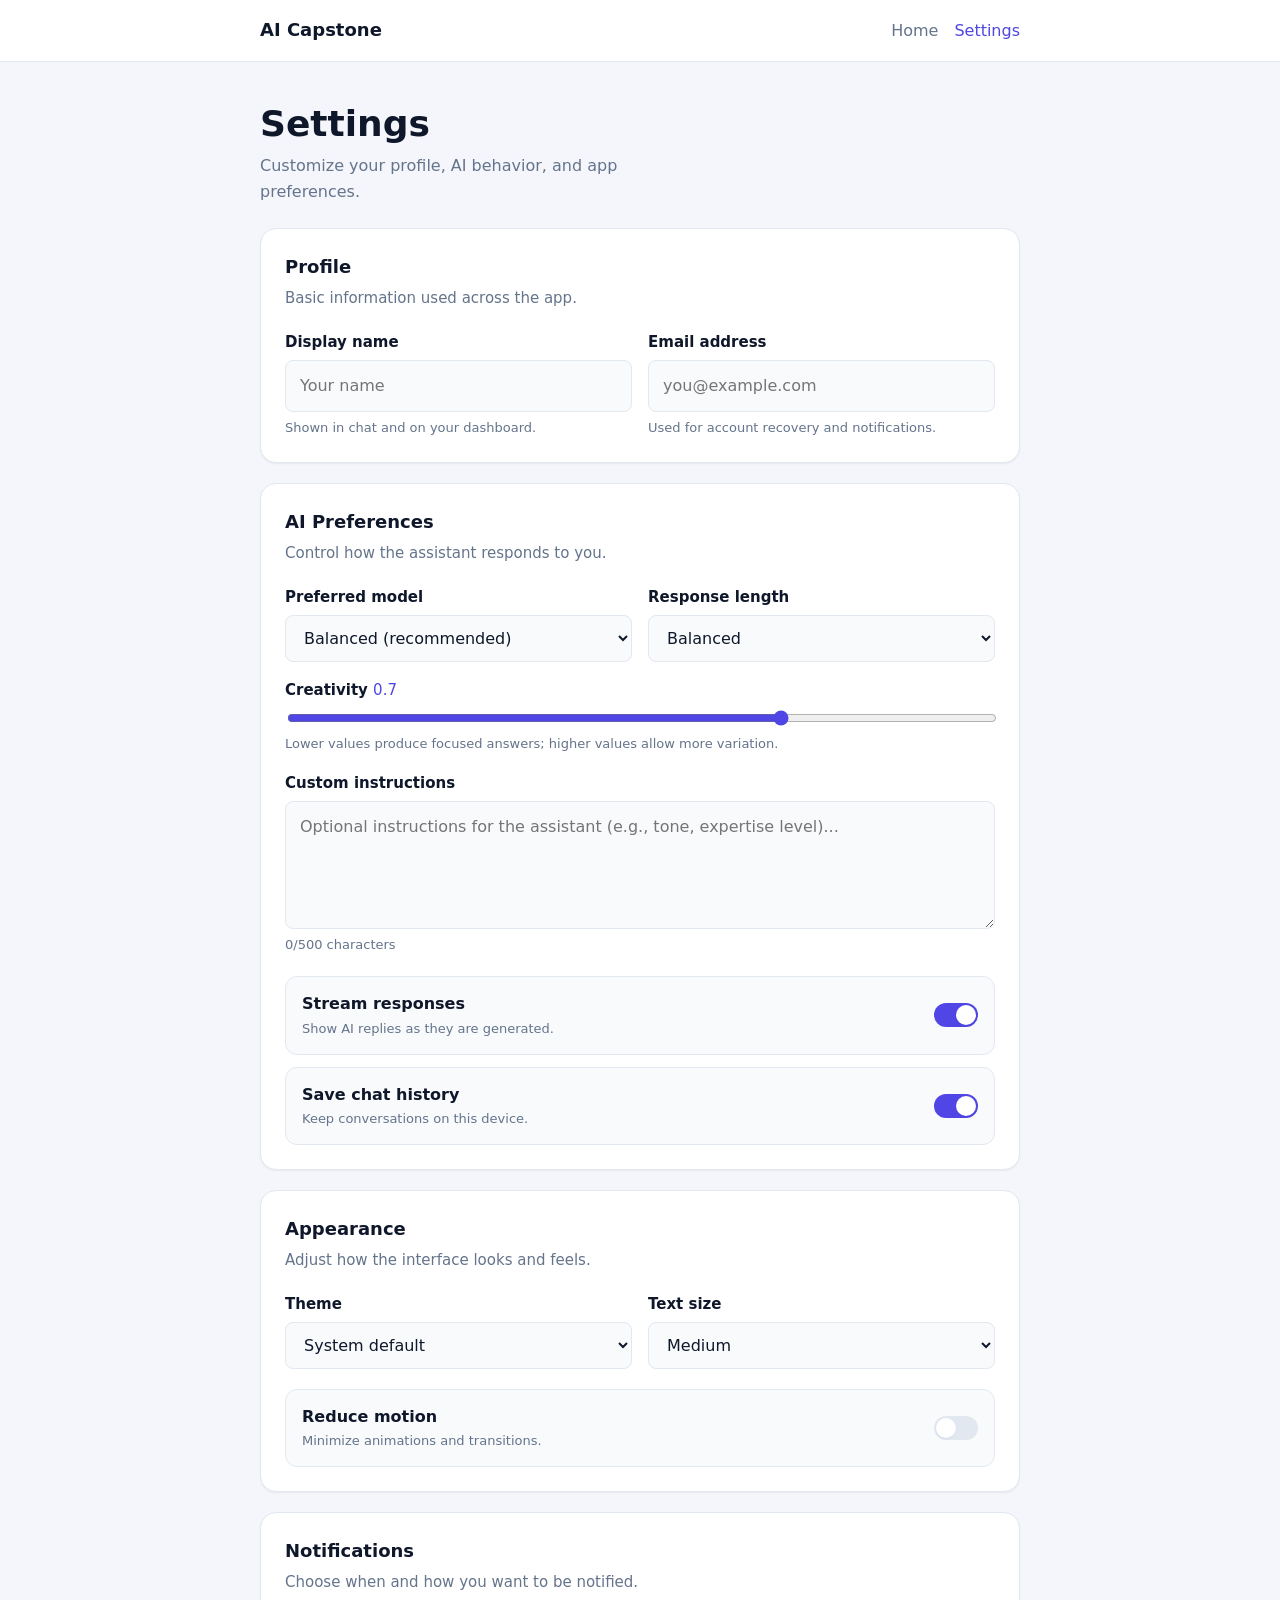
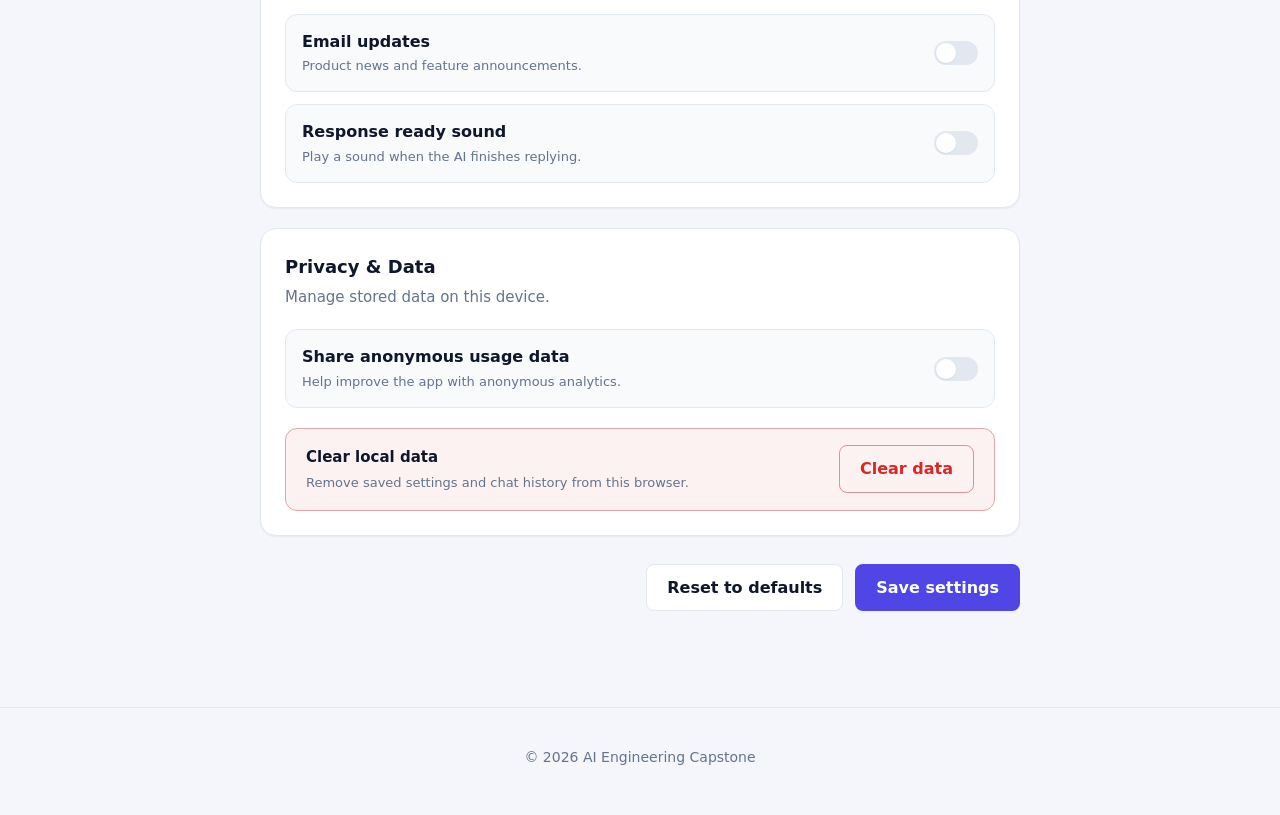
==== settings.html @ ab151e51 "feat: add settings form using vague AI prompt" ====
<!DOCTYPE html>
<html lang="en">
  <head>
    <meta charset="UTF-8" />
    <meta name="viewport" content="width=device-width, initial-scale=1.0" />
    <meta
      name="description"
      content="Manage your profile, AI preferences, appearance, and privacy settings."
    />
    <title>Settings | AI Engineering Capstone</title>
    <link rel="stylesheet" href="settings.css" />
  </head>
  <body>
    <a class="skip-link" href="#main-content">Skip to main content</a>

    <header class="site-header">
      <div class="container header-inner">
        <a class="logo" href="index.html">AI Capstone</a>
        <nav class="header-nav" aria-label="Primary">
          <a href="index.html">Home</a>
          <a href="settings.html" aria-current="page">Settings</a>
        </nav>
      </div>
    </header>

    <main id="main-content" class="container">
      <div class="page-header">
        <h1>Settings</h1>
        <p class="page-subtitle">
          Customize your profile, AI behavior, and app preferences.
        </p>
      </div>

      <div
        id="status-message"
        class="status-message"
        role="status"
        aria-live="polite"
        hidden
      ></div>

      <form id="settings-form" class="settings-form" novalidate>
        <!-- Profile -->
        <section class="settings-section" aria-labelledby="profile-heading">
          <div class="section-header">
            <h2 id="profile-heading">Profile</h2>
            <p>Basic information used across the app.</p>
          </div>

          <div class="form-grid">
            <div class="form-field">
              <label for="display-name">Display name</label>
              <input
                type="text"
                id="display-name"
                name="displayName"
                autocomplete="name"
                placeholder="Your name"
                maxlength="60"
                required
              />
              <span class="field-hint">Shown in chat and on your dashboard.</span>
            </div>

            <div class="form-field">
              <label for="email">Email address</label>
              <input
                type="email"
                id="email"
                name="email"
                autocomplete="email"
                placeholder="you@example.com"
                required
              />
              <span class="field-hint">Used for account recovery and notifications.</span>
            </div>
          </div>
        </section>

        <!-- AI Preferences -->
        <section class="settings-section" aria-labelledby="ai-heading">
          <div class="section-header">
            <h2 id="ai-heading">AI Preferences</h2>
            <p>Control how the assistant responds to you.</p>
          </div>

          <div class="form-grid">
            <div class="form-field">
              <label for="ai-model">Preferred model</label>
              <select id="ai-model" name="aiModel">
                <option value="balanced">Balanced (recommended)</option>
                <option value="fast">Fast responses</option>
                <option value="creative">Creative</option>
                <option value="precise">Precise &amp; factual</option>
              </select>
            </div>

            <div class="form-field">
              <label for="response-length">Response length</label>
              <select id="response-length" name="responseLength">
                <option value="concise">Concise</option>
                <option value="balanced">Balanced</option>
                <option value="detailed">Detailed</option>
              </select>
            </div>

            <div class="form-field form-field--full">
              <label for="temperature">
                Creativity
                <span id="temperature-value" class="range-value">0.7</span>
              </label>
              <input
                type="range"
                id="temperature"
                name="temperature"
                min="0"
                max="1"
                step="0.1"
                value="0.7"
              />
              <span class="field-hint">
                Lower values produce focused answers; higher values allow more variation.
              </span>
            </div>

            <div class="form-field form-field--full">
              <label for="system-prompt">Custom instructions</label>
              <textarea
                id="system-prompt"
                name="systemPrompt"
                rows="4"
                maxlength="500"
                placeholder="Optional instructions for the assistant (e.g., tone, expertise level)..."
              ></textarea>
              <span class="field-hint">
                <span id="prompt-count">0</span>/500 characters
              </span>
            </div>
          </div>

          <fieldset class="toggle-group">
            <legend class="visually-hidden">AI behavior toggles</legend>

            <label class="toggle-row">
              <span class="toggle-label">
                <span class="toggle-title">Stream responses</span>
                <span class="toggle-description">Show AI replies as they are generated.</span>
              </span>
              <input type="checkbox" id="stream-responses" name="streamResponses" checked />
              <span class="toggle-switch" aria-hidden="true"></span>
            </label>

            <label class="toggle-row">
              <span class="toggle-label">
                <span class="toggle-title">Save chat history</span>
                <span class="toggle-description">Keep conversations on this device.</span>
              </span>
              <input type="checkbox" id="save-history" name="saveHistory" checked />
              <span class="toggle-switch" aria-hidden="true"></span>
            </label>
          </fieldset>
        </section>

        <!-- Appearance -->
        <section class="settings-section" aria-labelledby="appearance-heading">
          <div class="section-header">
            <h2 id="appearance-heading">Appearance</h2>
            <p>Adjust how the interface looks and feels.</p>
          </div>

          <div class="form-grid">
            <div class="form-field">
              <label for="theme">Theme</label>
              <select id="theme" name="theme">
                <option value="system">System default</option>
                <option value="light">Light</option>
                <option value="dark">Dark</option>
              </select>
            </div>

            <div class="form-field">
              <label for="font-size">Text size</label>
              <select id="font-size" name="fontSize">
                <option value="small">Small</option>
                <option value="medium" selected>Medium</option>
                <option value="large">Large</option>
              </select>
            </div>
          </div>

          <fieldset class="toggle-group">
            <legend class="visually-hidden">Appearance toggles</legend>

            <label class="toggle-row">
              <span class="toggle-label">
                <span class="toggle-title">Reduce motion</span>
                <span class="toggle-description">Minimize animations and transitions.</span>
              </span>
              <input type="checkbox" id="reduce-motion" name="reduceMotion" />
              <span class="toggle-switch" aria-hidden="true"></span>
            </label>
          </fieldset>
        </section>

        <!-- Notifications -->
        <section class="settings-section" aria-labelledby="notifications-heading">
          <div class="section-header">
            <h2 id="notifications-heading">Notifications</h2>
            <p>Choose when and how you want to be notified.</p>
          </div>

          <fieldset class="toggle-group">
            <legend class="visually-hidden">Notification toggles</legend>

            <label class="toggle-row">
              <span class="toggle-label">
                <span class="toggle-title">Email updates</span>
                <span class="toggle-description">Product news and feature announcements.</span>
              </span>
              <input type="checkbox" id="email-updates" name="emailUpdates" />
              <span class="toggle-switch" aria-hidden="true"></span>
            </label>

            <label class="toggle-row">
              <span class="toggle-label">
                <span class="toggle-title">Response ready sound</span>
                <span class="toggle-description">Play a sound when the AI finishes replying.</span>
              </span>
              <input type="checkbox" id="response-sound" name="responseSound" />
              <span class="toggle-switch" aria-hidden="true"></span>
            </label>
          </fieldset>
        </section>

        <!-- Privacy -->
        <section class="settings-section" aria-labelledby="privacy-heading">
          <div class="section-header">
            <h2 id="privacy-heading">Privacy &amp; Data</h2>
            <p>Manage stored data on this device.</p>
          </div>

          <fieldset class="toggle-group">
            <legend class="visually-hidden">Privacy toggles</legend>

            <label class="toggle-row">
              <span class="toggle-label">
                <span class="toggle-title">Share anonymous usage data</span>
                <span class="toggle-description">Help improve the app with anonymous analytics.</span>
              </span>
              <input type="checkbox" id="analytics" name="analytics" />
              <span class="toggle-switch" aria-hidden="true"></span>
            </label>
          </fieldset>

          <div class="danger-zone">
            <div>
              <h3>Clear local data</h3>
              <p>Remove saved settings and chat history from this browser.</p>
            </div>
            <button type="button" id="clear-data-btn" class="btn btn-danger">
              Clear data
            </button>
          </div>
        </section>

        <div class="form-actions">
          <button type="button" id="reset-btn" class="btn btn-secondary">
            Reset to defaults
          </button>
          <button type="submit" class="btn btn-primary">Save settings</button>
        </div>
      </form>
    </main>

    <footer class="site-footer">
      <div class="container">
        <p>&copy; 2026 AI Engineering Capstone</p>
      </div>
    </footer>

    <script src="settings.js"></script>
  </body>
</html>
---- settings.css ----
/* Base & theme tokens */
:root {
  --color-bg: #f4f6fb;
  --color-surface: #ffffff;
  --color-surface-muted: #f8fafc;
  --color-border: #e2e8f0;
  --color-text: #0f172a;
  --color-text-muted: #64748b;
  --color-primary: #4f46e5;
  --color-primary-hover: #4338ca;
  --color-danger: #dc2626;
  --color-danger-hover: #b91c1c;
  --color-success-bg: #ecfdf5;
  --color-success-text: #047857;
  --color-error-bg: #fef2f2;
  --color-error-text: #b91c1c;
  --shadow-sm: 0 1px 2px rgba(15, 23, 42, 0.06);
  --shadow-md: 0 8px 24px rgba(15, 23, 42, 0.08);
  --radius-sm: 8px;
  --radius-md: 12px;
  --radius-lg: 16px;
  --font-base: 1rem;
  --font-heading: "Segoe UI", system-ui, -apple-system, sans-serif;
  --font-body: "Segoe UI", system-ui, -apple-system, sans-serif;
  --transition: 180ms ease;
}

[data-theme="dark"] {
  --color-bg: #0b1220;
  --color-surface: #111827;
  --color-surface-muted: #1f2937;
  --color-border: #334155;
  --color-text: #f8fafc;
  --color-text-muted: #94a3b8;
  --color-primary: #818cf8;
  --color-primary-hover: #a5b4fc;
  --color-danger: #f87171;
  --color-danger-hover: #fca5a5;
  --color-success-bg: #064e3b;
  --color-success-text: #6ee7b7;
  --color-error-bg: #450a0a;
  --color-error-text: #fca5a5;
  --shadow-sm: 0 1px 2px rgba(0, 0, 0, 0.3);
  --shadow-md: 0 8px 24px rgba(0, 0, 0, 0.35);
}

[data-font-size="small"] {
  --font-base: 0.9375rem;
}

[data-font-size="large"] {
  --font-base: 1.125rem;
}

@media (prefers-reduced-motion: reduce) {
  *,
  *::before,
  *::after {
    animation-duration: 0.01ms !important;
    animation-iteration-count: 1 !important;
    transition-duration: 0.01ms !important;
    scroll-behavior: auto !important;
  }
}

[data-reduce-motion="true"] *,
[data-reduce-motion="true"] *::before,
[data-reduce-motion="true"] *::after {
  animation: none !important;
  transition: none !important;
}

*,
*::before,
*::after {
  box-sizing: border-box;
}

html {
  font-size: var(--font-base);
}

body {
  margin: 0;
  min-height: 100vh;
  font-family: var(--font-body);
  line-height: 1.6;
  color: var(--color-text);
  background: var(--color-bg);
}

a {
  color: var(--color-primary);
  text-decoration: none;
}

a:hover {
  text-decoration: underline;
}

.container {
  width: min(100% - 2rem, 760px);
  margin-inline: auto;
}

.visually-hidden {
  position: absolute;
  width: 1px;
  height: 1px;
  padding: 0;
  margin: -1px;
  overflow: hidden;
  clip: rect(0, 0, 0, 0);
  white-space: nowrap;
  border: 0;
}

.skip-link {
  position: absolute;
  top: -100%;
  left: 1rem;
  z-index: 100;
  padding: 0.75rem 1rem;
  background: var(--color-primary);
  color: #fff;
  border-radius: var(--radius-sm);
}

.skip-link:focus {
  top: 1rem;
}

/* Header & footer */
.site-header {
  position: sticky;
  top: 0;
  z-index: 10;
  background: color-mix(in srgb, var(--color-surface) 92%, transparent);
  backdrop-filter: blur(10px);
  border-bottom: 1px solid var(--color-border);
}

.header-inner {
  display: flex;
  align-items: center;
  justify-content: space-between;
  padding-block: 1rem;
}

.logo {
  font-family: var(--font-heading);
  font-weight: 700;
  font-size: 1.125rem;
  color: var(--color-text);
  text-decoration: none;
}

.header-nav {
  display: flex;
  gap: 1rem;
}

.header-nav a {
  color: var(--color-text-muted);
  font-weight: 500;
}

.header-nav a[aria-current="page"] {
  color: var(--color-primary);
}

.site-footer {
  margin-top: 3rem;
  padding: 1.5rem 0 2rem;
  border-top: 1px solid var(--color-border);
  color: var(--color-text-muted);
  font-size: 0.875rem;
  text-align: center;
}

/* Page layout */
.page-header {
  padding: 2.5rem 0 1.5rem;
}

.page-header h1 {
  margin: 0 0 0.5rem;
  font-family: var(--font-heading);
  font-size: clamp(1.75rem, 4vw, 2.25rem);
  line-height: 1.2;
}

.page-subtitle {
  margin: 0;
  color: var(--color-text-muted);
  max-width: 42ch;
}

.status-message {
  margin-bottom: 1rem;
  padding: 0.875rem 1rem;
  border-radius: var(--radius-md);
  font-weight: 500;
}

.status-message--success {
  background: var(--color-success-bg);
  color: var(--color-success-text);
}

.status-message--error {
  background: var(--color-error-bg);
  color: var(--color-error-text);
}

/* Form sections */
.settings-form {
  display: flex;
  flex-direction: column;
  gap: 1.25rem;
  padding-bottom: 3rem;
}

.settings-section {
  background: var(--color-surface);
  border: 1px solid var(--color-border);
  border-radius: var(--radius-lg);
  padding: 1.5rem;
  box-shadow: var(--shadow-sm);
}

.section-header {
  margin-bottom: 1.25rem;
}

.section-header h2 {
  margin: 0 0 0.25rem;
  font-family: var(--font-heading);
  font-size: 1.125rem;
}

.section-header p {
  margin: 0;
  color: var(--color-text-muted);
  font-size: 0.9375rem;
}

.form-grid {
  display: grid;
  gap: 1rem;
}

@media (min-width: 640px) {
  .form-grid {
    grid-template-columns: repeat(2, minmax(0, 1fr));
  }
}

.form-field {
  display: flex;
  flex-direction: column;
  gap: 0.375rem;
}

.form-field--full {
  grid-column: 1 / -1;
}

.form-field label {
  font-weight: 600;
  font-size: 0.9375rem;
}

.field-hint {
  color: var(--color-text-muted);
  font-size: 0.8125rem;
}

.range-value {
  font-weight: 500;
  color: var(--color-primary);
}

input[type="text"],
input[type="email"],
select,
textarea {
  width: 100%;
  padding: 0.75rem 0.875rem;
  border: 1px solid var(--color-border);
  border-radius: var(--radius-sm);
  background: var(--color-surface-muted);
  color: var(--color-text);
  font: inherit;
  transition: border-color var(--transition), box-shadow var(--transition);
}

input[type="text"]:focus,
input[type="email"]:focus,
select:focus,
textarea:focus {
  outline: none;
  border-color: var(--color-primary);
  box-shadow: 0 0 0 3px color-mix(in srgb, var(--color-primary) 20%, transparent);
}

input[type="text"].field-invalid,
input[type="email"].field-invalid,
textarea.field-invalid {
  border-color: var(--color-danger);
}

input[type="range"] {
  width: 100%;
  accent-color: var(--color-primary);
}

textarea {
  resize: vertical;
  min-height: 6rem;
}

/* Toggle switches */
.toggle-group {
  margin: 1.25rem 0 0;
  padding: 0;
  border: none;
  display: flex;
  flex-direction: column;
  gap: 0.75rem;
}

.toggle-row {
  display: flex;
  align-items: center;
  justify-content: space-between;
  gap: 1rem;
  padding: 0.875rem 1rem;
  background: var(--color-surface-muted);
  border: 1px solid var(--color-border);
  border-radius: var(--radius-md);
  cursor: pointer;
}

.toggle-label {
  display: flex;
  flex-direction: column;
  gap: 0.125rem;
}

.toggle-title {
  font-weight: 600;
}

.toggle-description {
  color: var(--color-text-muted);
  font-size: 0.8125rem;
}

.toggle-row input[type="checkbox"] {
  position: absolute;
  opacity: 0;
  width: 0;
  height: 0;
}

.toggle-switch {
  position: relative;
  flex-shrink: 0;
  width: 2.75rem;
  height: 1.5rem;
  background: var(--color-border);
  border-radius: 999px;
  transition: background var(--transition);
}

.toggle-switch::after {
  content: "";
  position: absolute;
  top: 0.125rem;
  left: 0.125rem;
  width: 1.25rem;
  height: 1.25rem;
  background: #fff;
  border-radius: 50%;
  transition: transform var(--transition);
  box-shadow: var(--shadow-sm);
}

.toggle-row input:checked + .toggle-switch {
  background: var(--color-primary);
}

.toggle-row input:checked + .toggle-switch::after {
  transform: translateX(1.25rem);
}

.toggle-row input:focus-visible + .toggle-switch {
  outline: 2px solid var(--color-primary);
  outline-offset: 2px;
}

/* Danger zone */
.danger-zone {
  display: flex;
  flex-wrap: wrap;
  align-items: center;
  justify-content: space-between;
  gap: 1rem;
  margin-top: 1.25rem;
  padding: 1rem 1.25rem;
  border: 1px solid color-mix(in srgb, var(--color-danger) 35%, var(--color-border));
  border-radius: var(--radius-md);
  background: color-mix(in srgb, var(--color-danger) 6%, var(--color-surface));
}

.danger-zone h3 {
  margin: 0 0 0.25rem;
  font-size: 0.9375rem;
}

.danger-zone p {
  margin: 0;
  color: var(--color-text-muted);
  font-size: 0.8125rem;
}

/* Buttons */
.form-actions {
  display: flex;
  flex-wrap: wrap;
  justify-content: flex-end;
  gap: 0.75rem;
  padding-top: 0.5rem;
}

.btn {
  display: inline-flex;
  align-items: center;
  justify-content: center;
  min-height: 2.75rem;
  padding: 0.625rem 1.25rem;
  border: 1px solid transparent;
  border-radius: var(--radius-sm);
  font: inherit;
  font-weight: 600;
  cursor: pointer;
  transition: background var(--transition), border-color var(--transition), color var(--transition);
}

.btn:focus-visible {
  outline: 2px solid var(--color-primary);
  outline-offset: 2px;
}

.btn-primary {
  background: var(--color-primary);
  color: #fff;
}

.btn-primary:hover {
  background: var(--color-primary-hover);
}

.btn-secondary {
  background: var(--color-surface);
  color: var(--color-text);
  border-color: var(--color-border);
}

.btn-secondary:hover {
  background: var(--color-surface-muted);
}

.btn-danger {
  background: transparent;
  color: var(--color-danger);
  border-color: color-mix(in srgb, var(--color-danger) 45%, var(--color-border));
}

.btn-danger:hover {
  background: color-mix(in srgb, var(--color-danger) 10%, var(--color-surface));
  border-color: var(--color-danger);
}
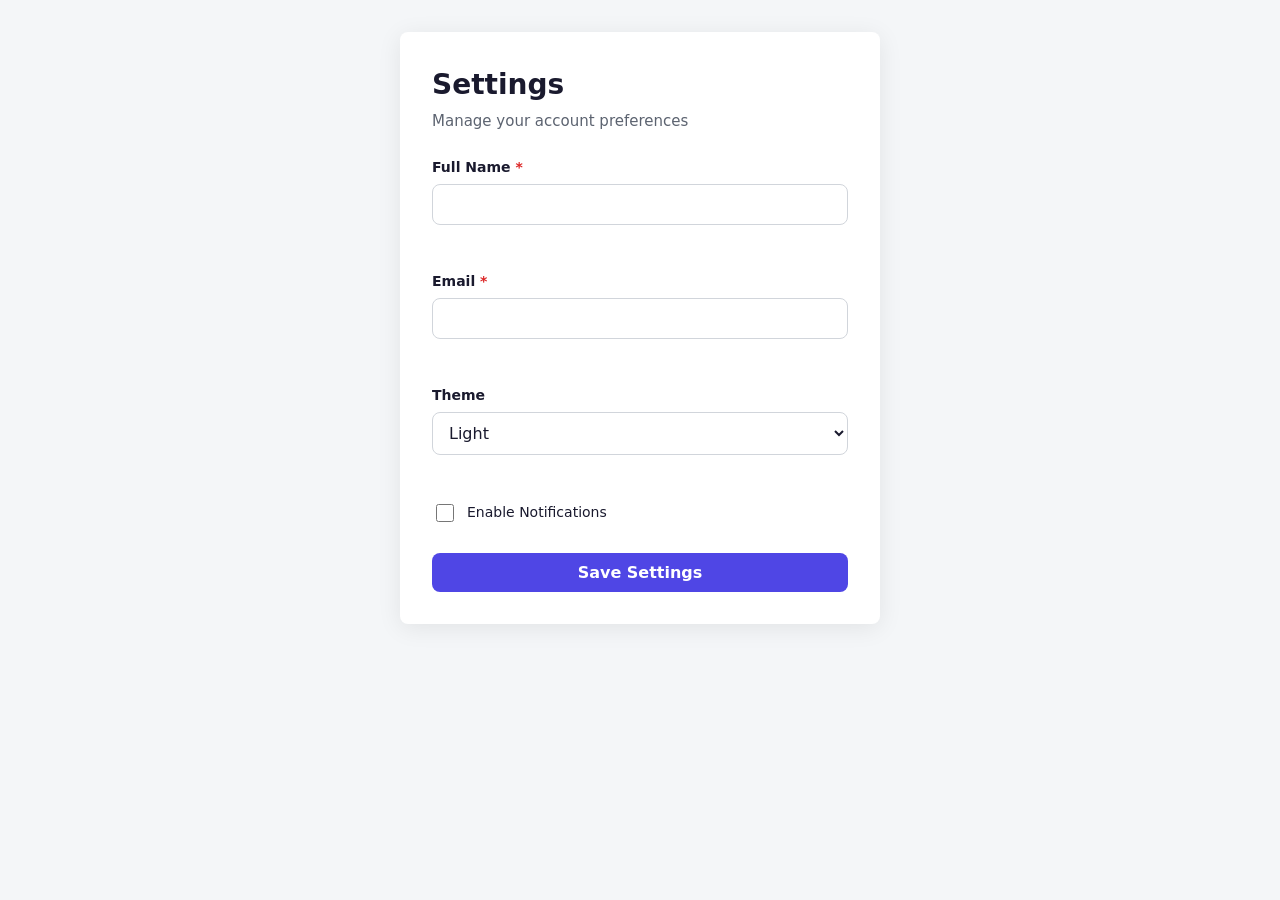
==== commit 22a3c487: "feat: add settings form using structured AI prompt" ====
--- a/settings.html
+++ b/settings.html
@@ -1,283 +1,86 @@
 <!DOCTYPE html>
 <html lang="en">
-  <head>
-    <meta charset="UTF-8" />
-    <meta name="viewport" content="width=device-width, initial-scale=1.0" />
-    <meta
-      name="description"
-      content="Manage your profile, AI preferences, appearance, and privacy settings."
-    />
-    <title>Settings | AI Engineering Capstone</title>
-    <link rel="stylesheet" href="settings.css" />
-  </head>
-  <body>
-    <a class="skip-link" href="#main-content">Skip to main content</a>
+<head>
+  <meta charset="UTF-8">
+  <meta name="viewport" content="width=device-width, initial-scale=1.0">
+  <title>Settings</title>
+  <link rel="stylesheet" href="settings.css">
+</head>
+<body>
+  <main class="settings-page">
+    <section class="settings-card" aria-labelledby="settings-heading">
+      <header class="settings-header">
+        <h1 id="settings-heading">Settings</h1>
+        <p class="settings-subtitle">Manage your account preferences</p>
+      </header>
 
-    <header class="site-header">
-      <div class="container header-inner">
-        <a class="logo" href="index.html">AI Capstone</a>
-        <nav class="header-nav" aria-label="Primary">
-          <a href="index.html">Home</a>
-          <a href="settings.html" aria-current="page">Settings</a>
-        </nav>
-      </div>
-    </header>
-
-    <main id="main-content" class="container">
-      <div class="page-header">
-        <h1>Settings</h1>
-        <p class="page-subtitle">
-          Customize your profile, AI behavior, and app preferences.
-        </p>
-      </div>
-
+      <!-- Shown after successful submission -->
       <div
-        id="status-message"
-        class="status-message"
+        id="success-message"
+        class="form-message form-message--success"
         role="status"
         aria-live="polite"
         hidden
       ></div>
 
       <form id="settings-form" class="settings-form" novalidate>
-        <!-- Profile -->
-        <section class="settings-section" aria-labelledby="profile-heading">
-          <div class="section-header">
-            <h2 id="profile-heading">Profile</h2>
-            <p>Basic information used across the app.</p>
-          </div>
+        <!-- Full Name -->
+        <div class="form-group">
+          <label for="full-name">Full Name <span class="required-indicator" aria-hidden="true">*</span></label>
+          <input
+            type="text"
+            id="full-name"
+            name="fullName"
+            autocomplete="name"
+            required
+            aria-required="true"
+            aria-describedby="full-name-error"
+          >
+          <span id="full-name-error" class="field-error" role="alert"></span>
+        </div>
 
-          <div class="form-grid">
-            <div class="form-field">
-              <label for="display-name">Display name</label>
-              <input
-                type="text"
-                id="display-name"
-                name="displayName"
-                autocomplete="name"
-                placeholder="Your name"
-                maxlength="60"
-                required
-              />
-              <span class="field-hint">Shown in chat and on your dashboard.</span>
-            </div>
+        <!-- Email -->
+        <div class="form-group">
+          <label for="email">Email <span class="required-indicator" aria-hidden="true">*</span></label>
+          <input
+            type="email"
+            id="email"
+            name="email"
+            autocomplete="email"
+            required
+            aria-required="true"
+            aria-describedby="email-error"
+          >
+          <span id="email-error" class="field-error" role="alert"></span>
+        </div>
 
-            <div class="form-field">
-              <label for="email">Email address</label>
-              <input
-                type="email"
-                id="email"
-                name="email"
-                autocomplete="email"
-                placeholder="you@example.com"
-                required
-              />
-              <span class="field-hint">Used for account recovery and notifications.</span>
-            </div>
-          </div>
-        </section>
-
-        <!-- AI Preferences -->
-        <section class="settings-section" aria-labelledby="ai-heading">
-          <div class="section-header">
-            <h2 id="ai-heading">AI Preferences</h2>
-            <p>Control how the assistant responds to you.</p>
-          </div>
-
-          <div class="form-grid">
-            <div class="form-field">
-              <label for="ai-model">Preferred model</label>
-              <select id="ai-model" name="aiModel">
-                <option value="balanced">Balanced (recommended)</option>
-                <option value="fast">Fast responses</option>
-                <option value="creative">Creative</option>
-                <option value="precise">Precise &amp; factual</option>
-              </select>
-            </div>
-
-            <div class="form-field">
-              <label for="response-length">Response length</label>
-              <select id="response-length" name="responseLength">
-                <option value="concise">Concise</option>
-                <option value="balanced">Balanced</option>
-                <option value="detailed">Detailed</option>
-              </select>
-            </div>
-
-            <div class="form-field form-field--full">
-              <label for="temperature">
-                Creativity
-                <span id="temperature-value" class="range-value">0.7</span>
-              </label>
-              <input
-                type="range"
-                id="temperature"
-                name="temperature"
-                min="0"
-                max="1"
-                step="0.1"
-                value="0.7"
-              />
-              <span class="field-hint">
-                Lower values produce focused answers; higher values allow more variation.
-              </span>
-            </div>
-
-            <div class="form-field form-field--full">
-              <label for="system-prompt">Custom instructions</label>
-              <textarea
-                id="system-prompt"
-                name="systemPrompt"
-                rows="4"
-                maxlength="500"
-                placeholder="Optional instructions for the assistant (e.g., tone, expertise level)..."
-              ></textarea>
-              <span class="field-hint">
-                <span id="prompt-count">0</span>/500 characters
-              </span>
-            </div>
-          </div>
-
-          <fieldset class="toggle-group">
-            <legend class="visually-hidden">AI behavior toggles</legend>
-
-            <label class="toggle-row">
-              <span class="toggle-label">
-                <span class="toggle-title">Stream responses</span>
-                <span class="toggle-description">Show AI replies as they are generated.</span>
-              </span>
-              <input type="checkbox" id="stream-responses" name="streamResponses" checked />
-              <span class="toggle-switch" aria-hidden="true"></span>
-            </label>
-
-            <label class="toggle-row">
-              <span class="toggle-label">
-                <span class="toggle-title">Save chat history</span>
-                <span class="toggle-description">Keep conversations on this device.</span>
-              </span>
-              <input type="checkbox" id="save-history" name="saveHistory" checked />
-              <span class="toggle-switch" aria-hidden="true"></span>
-            </label>
-          </fieldset>
-        </section>
-
-        <!-- Appearance -->
-        <section class="settings-section" aria-labelledby="appearance-heading">
-          <div class="section-header">
-            <h2 id="appearance-heading">Appearance</h2>
-            <p>Adjust how the interface looks and feels.</p>
-          </div>
-
-          <div class="form-grid">
-            <div class="form-field">
-              <label for="theme">Theme</label>
-              <select id="theme" name="theme">
-                <option value="system">System default</option>
-                <option value="light">Light</option>
-                <option value="dark">Dark</option>
-              </select>
-            </div>
-
-            <div class="form-field">
-              <label for="font-size">Text size</label>
-              <select id="font-size" name="fontSize">
-                <option value="small">Small</option>
-                <option value="medium" selected>Medium</option>
-                <option value="large">Large</option>
-              </select>
-            </div>
-          </div>
-
-          <fieldset class="toggle-group">
-            <legend class="visually-hidden">Appearance toggles</legend>
-
-            <label class="toggle-row">
-              <span class="toggle-label">
-                <span class="toggle-title">Reduce motion</span>
-                <span class="toggle-description">Minimize animations and transitions.</span>
-              </span>
-              <input type="checkbox" id="reduce-motion" name="reduceMotion" />
-              <span class="toggle-switch" aria-hidden="true"></span>
-            </label>
-          </fieldset>
-        </section>
+        <!-- Theme -->
+        <div class="form-group">
+          <label for="theme">Theme</label>
+          <select id="theme" name="theme" aria-describedby="theme-error">
+            <option value="light">Light</option>
+            <option value="dark">Dark</option>
+          </select>
+          <span id="theme-error" class="field-error" role="alert"></span>
+        </div>
 
         <!-- Notifications -->
-        <section class="settings-section" aria-labelledby="notifications-heading">
-          <div class="section-header">
-            <h2 id="notifications-heading">Notifications</h2>
-            <p>Choose when and how you want to be notified.</p>
-          </div>
-
-          <fieldset class="toggle-group">
-            <legend class="visually-hidden">Notification toggles</legend>
-
-            <label class="toggle-row">
-              <span class="toggle-label">
-                <span class="toggle-title">Email updates</span>
-                <span class="toggle-description">Product news and feature announcements.</span>
-              </span>
-              <input type="checkbox" id="email-updates" name="emailUpdates" />
-              <span class="toggle-switch" aria-hidden="true"></span>
-            </label>
-
-            <label class="toggle-row">
-              <span class="toggle-label">
-                <span class="toggle-title">Response ready sound</span>
-                <span class="toggle-description">Play a sound when the AI finishes replying.</span>
-              </span>
-              <input type="checkbox" id="response-sound" name="responseSound" />
-              <span class="toggle-switch" aria-hidden="true"></span>
-            </label>
-          </fieldset>
-        </section>
-
-        <!-- Privacy -->
-        <section class="settings-section" aria-labelledby="privacy-heading">
-          <div class="section-header">
-            <h2 id="privacy-heading">Privacy &amp; Data</h2>
-            <p>Manage stored data on this device.</p>
-          </div>
-
-          <fieldset class="toggle-group">
-            <legend class="visually-hidden">Privacy toggles</legend>
-
-            <label class="toggle-row">
-              <span class="toggle-label">
-                <span class="toggle-title">Share anonymous usage data</span>
-                <span class="toggle-description">Help improve the app with anonymous analytics.</span>
-              </span>
-              <input type="checkbox" id="analytics" name="analytics" />
-              <span class="toggle-switch" aria-hidden="true"></span>
-            </label>
-          </fieldset>
-
-          <div class="danger-zone">
-            <div>
-              <h3>Clear local data</h3>
-              <p>Remove saved settings and chat history from this browser.</p>
-            </div>
-            <button type="button" id="clear-data-btn" class="btn btn-danger">
-              Clear data
-            </button>
-          </div>
-        </section>
+        <div class="form-group form-group--checkbox">
+          <input
+            type="checkbox"
+            id="notifications"
+            name="notifications"
+          >
+          <label for="notifications">Enable Notifications</label>
+        </div>
 
         <div class="form-actions">
-          <button type="button" id="reset-btn" class="btn btn-secondary">
-            Reset to defaults
-          </button>
-          <button type="submit" class="btn btn-primary">Save settings</button>
+          <button type="submit" class="btn btn--primary">Save Settings</button>
         </div>
       </form>
-    </main>
+    </section>
+  </main>
 
-    <footer class="site-footer">
-      <div class="container">
-        <p>&copy; 2026 AI Engineering Capstone</p>
-      </div>
-    </footer>
-
-    <script src="settings.js"></script>
-  </body>
+  <script src="settings.js"></script>
+</body>
 </html>
--- a/settings.css
+++ b/settings.css
@@ -1,74 +1,6 @@
-/* Base & theme tokens */
-:root {
-  --color-bg: #f4f6fb;
-  --color-surface: #ffffff;
-  --color-surface-muted: #f8fafc;
-  --color-border: #e2e8f0;
-  --color-text: #0f172a;
-  --color-text-muted: #64748b;
-  --color-primary: #4f46e5;
-  --color-primary-hover: #4338ca;
-  --color-danger: #dc2626;
-  --color-danger-hover: #b91c1c;
-  --color-success-bg: #ecfdf5;
-  --color-success-text: #047857;
-  --color-error-bg: #fef2f2;
-  --color-error-text: #b91c1c;
-  --shadow-sm: 0 1px 2px rgba(15, 23, 42, 0.06);
-  --shadow-md: 0 8px 24px rgba(15, 23, 42, 0.08);
-  --radius-sm: 8px;
-  --radius-md: 12px;
-  --radius-lg: 16px;
-  --font-base: 1rem;
-  --font-heading: "Segoe UI", system-ui, -apple-system, sans-serif;
-  --font-body: "Segoe UI", system-ui, -apple-system, sans-serif;
-  --transition: 180ms ease;
-}
-
-[data-theme="dark"] {
-  --color-bg: #0b1220;
-  --color-surface: #111827;
-  --color-surface-muted: #1f2937;
-  --color-border: #334155;
-  --color-text: #f8fafc;
-  --color-text-muted: #94a3b8;
-  --color-primary: #818cf8;
-  --color-primary-hover: #a5b4fc;
-  --color-danger: #f87171;
-  --color-danger-hover: #fca5a5;
-  --color-success-bg: #064e3b;
-  --color-success-text: #6ee7b7;
-  --color-error-bg: #450a0a;
-  --color-error-text: #fca5a5;
-  --shadow-sm: 0 1px 2px rgba(0, 0, 0, 0.3);
-  --shadow-md: 0 8px 24px rgba(0, 0, 0, 0.35);
-}
-
-[data-font-size="small"] {
-  --font-base: 0.9375rem;
-}
-
-[data-font-size="large"] {
-  --font-base: 1.125rem;
-}
-
-@media (prefers-reduced-motion: reduce) {
-  *,
-  *::before,
-  *::after {
-    animation-duration: 0.01ms !important;
-    animation-iteration-count: 1 !important;
-    transition-duration: 0.01ms !important;
-    scroll-behavior: auto !important;
-  }
-}
-
-[data-reduce-motion="true"] *,
-[data-reduce-motion="true"] *::before,
-[data-reduce-motion="true"] *::after {
-  animation: none !important;
-  transition: none !important;
-}
+/* ------------------------------------------------------------------
+   Settings Page – Base & Layout
+   ------------------------------------------------------------------ */
 
 *,
 *::before,
@@ -76,409 +8,226 @@
   box-sizing: border-box;
 }
 
-html {
-  font-size: var(--font-base);
+:root {
+  --color-bg: #f4f6f8;
+  --color-surface: #ffffff;
+  --color-text: #1a1a2e;
+  --color-text-muted: #5c6370;
+  --color-border: #d1d5db;
+  --color-border-focus: #4f46e5;
+  --color-primary: #4f46e5;
+  --color-primary-hover: #4338ca;
+  --color-error: #dc2626;
+  --color-error-bg: #fef2f2;
+  --color-success: #15803d;
+  --color-success-bg: #f0fdf4;
+  --radius: 8px;
+  --shadow: 0 4px 24px rgba(0, 0, 0, 0.08);
+  --font-family: system-ui, -apple-system, "Segoe UI", Roboto, Helvetica, Arial, sans-serif;
 }
 
 body {
   margin: 0;
   min-height: 100vh;
-  font-family: var(--font-body);
-  line-height: 1.6;
+  font-family: var(--font-family);
+  font-size: 1rem;
+  line-height: 1.5;
   color: var(--color-text);
-  background: var(--color-bg);
-}
-
-a {
-  color: var(--color-primary);
-  text-decoration: none;
-}
-
-a:hover {
-  text-decoration: underline;
-}
-
-.container {
-  width: min(100% - 2rem, 760px);
-  margin-inline: auto;
-}
-
-.visually-hidden {
-  position: absolute;
-  width: 1px;
-  height: 1px;
-  padding: 0;
-  margin: -1px;
-  overflow: hidden;
-  clip: rect(0, 0, 0, 0);
-  white-space: nowrap;
-  border: 0;
-}
-
-.skip-link {
-  position: absolute;
-  top: -100%;
-  left: 1rem;
-  z-index: 100;
-  padding: 0.75rem 1rem;
-  background: var(--color-primary);
-  color: #fff;
-  border-radius: var(--radius-sm);
-}
-
-.skip-link:focus {
-  top: 1rem;
-}
-
-/* Header & footer */
-.site-header {
-  position: sticky;
-  top: 0;
-  z-index: 10;
-  background: color-mix(in srgb, var(--color-surface) 92%, transparent);
-  backdrop-filter: blur(10px);
-  border-bottom: 1px solid var(--color-border);
-}
-
-.header-inner {
+  background-color: var(--color-bg);
+}
+
+/* ------------------------------------------------------------------
+   Card Container
+   ------------------------------------------------------------------ */
+
+.settings-page {
   display: flex;
-  align-items: center;
-  justify-content: space-between;
-  padding-block: 1rem;
-}
-
-.logo {
-  font-family: var(--font-heading);
+  align-items: flex-start;
+  justify-content: center;
+  padding: 2rem 1rem;
+  min-height: 100vh;
+}
+
+.settings-card {
+  width: 100%;
+  max-width: 480px;
+  background: var(--color-surface);
+  border-radius: var(--radius);
+  box-shadow: var(--shadow);
+  padding: 2rem;
+}
+
+.settings-header {
+  margin-bottom: 1.5rem;
+}
+
+.settings-header h1 {
+  margin: 0 0 0.25rem;
+  font-size: 1.75rem;
   font-weight: 700;
-  font-size: 1.125rem;
-  color: var(--color-text);
-  text-decoration: none;
-}
-
-.header-nav {
-  display: flex;
-  gap: 1rem;
-}
-
-.header-nav a {
-  color: var(--color-text-muted);
-  font-weight: 500;
-}
-
-.header-nav a[aria-current="page"] {
-  color: var(--color-primary);
-}
-
-.site-footer {
-  margin-top: 3rem;
-  padding: 1.5rem 0 2rem;
-  border-top: 1px solid var(--color-border);
-  color: var(--color-text-muted);
-  font-size: 0.875rem;
-  text-align: center;
-}
-
-/* Page layout */
-.page-header {
-  padding: 2.5rem 0 1.5rem;
-}
-
-.page-header h1 {
-  margin: 0 0 0.5rem;
-  font-family: var(--font-heading);
-  font-size: clamp(1.75rem, 4vw, 2.25rem);
-  line-height: 1.2;
-}
-
-.page-subtitle {
+}
+
+.settings-subtitle {
   margin: 0;
   color: var(--color-text-muted);
-  max-width: 42ch;
-}
-
-.status-message {
-  margin-bottom: 1rem;
-  padding: 0.875rem 1rem;
-  border-radius: var(--radius-md);
-  font-weight: 500;
-}
-
-.status-message--success {
-  background: var(--color-success-bg);
-  color: var(--color-success-text);
-}
-
-.status-message--error {
-  background: var(--color-error-bg);
-  color: var(--color-error-text);
-}
-
-/* Form sections */
+  font-size: 0.9375rem;
+}
+
+/* ------------------------------------------------------------------
+   Form Messages (success / global)
+   ------------------------------------------------------------------ */
+
+.form-message {
+  padding: 0.75rem 1rem;
+  border-radius: var(--radius);
+  font-size: 0.9375rem;
+  margin-bottom: 1.25rem;
+}
+
+.form-message--success {
+  background-color: var(--color-success-bg);
+  color: var(--color-success);
+  border: 1px solid #bbf7d0;
+}
+
+/* ------------------------------------------------------------------
+   Form Fields
+   ------------------------------------------------------------------ */
+
 .settings-form {
   display: flex;
   flex-direction: column;
   gap: 1.25rem;
-  padding-bottom: 3rem;
-}
-
-.settings-section {
-  background: var(--color-surface);
-  border: 1px solid var(--color-border);
-  border-radius: var(--radius-lg);
-  padding: 1.5rem;
-  box-shadow: var(--shadow-sm);
-}
-
-.section-header {
-  margin-bottom: 1.25rem;
-}
-
-.section-header h2 {
-  margin: 0 0 0.25rem;
-  font-family: var(--font-heading);
-  font-size: 1.125rem;
-}
-
-.section-header p {
-  margin: 0;
-  color: var(--color-text-muted);
-  font-size: 0.9375rem;
-}
-
-.form-grid {
-  display: grid;
-  gap: 1rem;
-}
-
-@media (min-width: 640px) {
-  .form-grid {
-    grid-template-columns: repeat(2, minmax(0, 1fr));
-  }
-}
-
-.form-field {
+}
+
+.form-group {
   display: flex;
   flex-direction: column;
   gap: 0.375rem;
 }
 
-.form-field--full {
-  grid-column: 1 / -1;
-}
-
-.form-field label {
+.form-group label {
+  font-size: 0.875rem;
   font-weight: 600;
-  font-size: 0.9375rem;
-}
-
-.field-hint {
-  color: var(--color-text-muted);
+  color: var(--color-text);
+}
+
+.required-indicator {
+  color: var(--color-error);
+}
+
+/* Text inputs & select */
+.form-group input[type="text"],
+.form-group input[type="email"],
+.form-group select {
+  width: 100%;
+  padding: 0.625rem 0.75rem;
+  font-size: 1rem;
+  font-family: inherit;
+  color: var(--color-text);
+  background-color: var(--color-surface);
+  border: 1px solid var(--color-border);
+  border-radius: var(--radius);
+  transition: border-color 0.15s ease, box-shadow 0.15s ease;
+}
+
+.form-group input[type="text"]:focus,
+.form-group input[type="email"]:focus,
+.form-group select:focus {
+  outline: none;
+  border-color: var(--color-border-focus);
+  box-shadow: 0 0 0 3px rgba(79, 70, 229, 0.15);
+}
+
+/* Invalid state */
+.form-group input.is-invalid,
+.form-group select.is-invalid {
+  border-color: var(--color-error);
+}
+
+.form-group input.is-invalid:focus,
+.form-group select.is-invalid:focus {
+  box-shadow: 0 0 0 3px rgba(220, 38, 38, 0.15);
+}
+
+/* Inline validation messages */
+.field-error {
   font-size: 0.8125rem;
-}
-
-.range-value {
-  font-weight: 500;
-  color: var(--color-primary);
-}
-
-input[type="text"],
-input[type="email"],
-select,
-textarea {
-  width: 100%;
-  padding: 0.75rem 0.875rem;
-  border: 1px solid var(--color-border);
-  border-radius: var(--radius-sm);
-  background: var(--color-surface-muted);
-  color: var(--color-text);
-  font: inherit;
-  transition: border-color var(--transition), box-shadow var(--transition);
-}
-
-input[type="text"]:focus,
-input[type="email"]:focus,
-select:focus,
-textarea:focus {
-  outline: none;
-  border-color: var(--color-primary);
-  box-shadow: 0 0 0 3px color-mix(in srgb, var(--color-primary) 20%, transparent);
-}
-
-input[type="text"].field-invalid,
-input[type="email"].field-invalid,
-textarea.field-invalid {
-  border-color: var(--color-danger);
-}
-
-input[type="range"] {
-  width: 100%;
+  color: var(--color-error);
+  min-height: 1.25rem;
+}
+
+/* Checkbox row */
+.form-group--checkbox {
+  flex-direction: row;
+  align-items: center;
+  gap: 0.625rem;
+}
+
+.form-group--checkbox input[type="checkbox"] {
+  width: 1.125rem;
+  height: 1.125rem;
   accent-color: var(--color-primary);
-}
-
-textarea {
-  resize: vertical;
-  min-height: 6rem;
-}
-
-/* Toggle switches */
-.toggle-group {
-  margin: 1.25rem 0 0;
-  padding: 0;
-  border: none;
-  display: flex;
-  flex-direction: column;
-  gap: 0.75rem;
-}
-
-.toggle-row {
-  display: flex;
-  align-items: center;
-  justify-content: space-between;
-  gap: 1rem;
-  padding: 0.875rem 1rem;
-  background: var(--color-surface-muted);
-  border: 1px solid var(--color-border);
-  border-radius: var(--radius-md);
   cursor: pointer;
-}
-
-.toggle-label {
-  display: flex;
-  flex-direction: column;
-  gap: 0.125rem;
-}
-
-.toggle-title {
-  font-weight: 600;
-}
-
-.toggle-description {
-  color: var(--color-text-muted);
-  font-size: 0.8125rem;
-}
-
-.toggle-row input[type="checkbox"] {
-  position: absolute;
-  opacity: 0;
-  width: 0;
-  height: 0;
-}
-
-.toggle-switch {
-  position: relative;
   flex-shrink: 0;
-  width: 2.75rem;
-  height: 1.5rem;
-  background: var(--color-border);
-  border-radius: 999px;
-  transition: background var(--transition);
-}
-
-.toggle-switch::after {
-  content: "";
-  position: absolute;
-  top: 0.125rem;
-  left: 0.125rem;
-  width: 1.25rem;
-  height: 1.25rem;
-  background: #fff;
-  border-radius: 50%;
-  transition: transform var(--transition);
-  box-shadow: var(--shadow-sm);
-}
-
-.toggle-row input:checked + .toggle-switch {
-  background: var(--color-primary);
-}
-
-.toggle-row input:checked + .toggle-switch::after {
-  transform: translateX(1.25rem);
-}
-
-.toggle-row input:focus-visible + .toggle-switch {
-  outline: 2px solid var(--color-primary);
-  outline-offset: 2px;
-}
-
-/* Danger zone */
-.danger-zone {
-  display: flex;
-  flex-wrap: wrap;
-  align-items: center;
-  justify-content: space-between;
-  gap: 1rem;
-  margin-top: 1.25rem;
-  padding: 1rem 1.25rem;
-  border: 1px solid color-mix(in srgb, var(--color-danger) 35%, var(--color-border));
-  border-radius: var(--radius-md);
-  background: color-mix(in srgb, var(--color-danger) 6%, var(--color-surface));
-}
-
-.danger-zone h3 {
-  margin: 0 0 0.25rem;
-  font-size: 0.9375rem;
-}
-
-.danger-zone p {
-  margin: 0;
-  color: var(--color-text-muted);
-  font-size: 0.8125rem;
-}
-
-/* Buttons */
+}
+
+.form-group--checkbox label {
+  font-weight: 400;
+  cursor: pointer;
+}
+
+/* ------------------------------------------------------------------
+   Submit Button
+   ------------------------------------------------------------------ */
+
 .form-actions {
-  display: flex;
-  flex-wrap: wrap;
-  justify-content: flex-end;
-  gap: 0.75rem;
-  padding-top: 0.5rem;
+  margin-top: 0.5rem;
 }
 
 .btn {
   display: inline-flex;
   align-items: center;
   justify-content: center;
-  min-height: 2.75rem;
-  padding: 0.625rem 1.25rem;
-  border: 1px solid transparent;
-  border-radius: var(--radius-sm);
-  font: inherit;
+  padding: 0.625rem 1.5rem;
+  font-size: 1rem;
+  font-family: inherit;
   font-weight: 600;
+  border: none;
+  border-radius: var(--radius);
   cursor: pointer;
-  transition: background var(--transition), border-color var(--transition), color var(--transition);
-}
-
-.btn:focus-visible {
-  outline: 2px solid var(--color-primary);
+  transition: background-color 0.15s ease;
+}
+
+.btn--primary {
+  width: 100%;
+  color: #ffffff;
+  background-color: var(--color-primary);
+}
+
+.btn--primary:hover {
+  background-color: var(--color-primary-hover);
+}
+
+.btn--primary:focus-visible {
+  outline: 2px solid var(--color-border-focus);
   outline-offset: 2px;
 }
 
-.btn-primary {
-  background: var(--color-primary);
-  color: #fff;
-}
-
-.btn-primary:hover {
-  background: var(--color-primary-hover);
-}
-
-.btn-secondary {
-  background: var(--color-surface);
-  color: var(--color-text);
-  border-color: var(--color-border);
-}
-
-.btn-secondary:hover {
-  background: var(--color-surface-muted);
-}
-
-.btn-danger {
-  background: transparent;
-  color: var(--color-danger);
-  border-color: color-mix(in srgb, var(--color-danger) 45%, var(--color-border));
-}
-
-.btn-danger:hover {
-  background: color-mix(in srgb, var(--color-danger) 10%, var(--color-surface));
-  border-color: var(--color-danger);
-}
+/* ------------------------------------------------------------------
+   Responsive Adjustments
+   ------------------------------------------------------------------ */
+
+@media (max-width: 480px) {
+  .settings-page {
+    padding: 1rem 0.75rem;
+  }
+
+  .settings-card {
+    padding: 1.5rem 1.25rem;
+  }
+
+  .settings-header h1 {
+    font-size: 1.5rem;
+  }
+}
